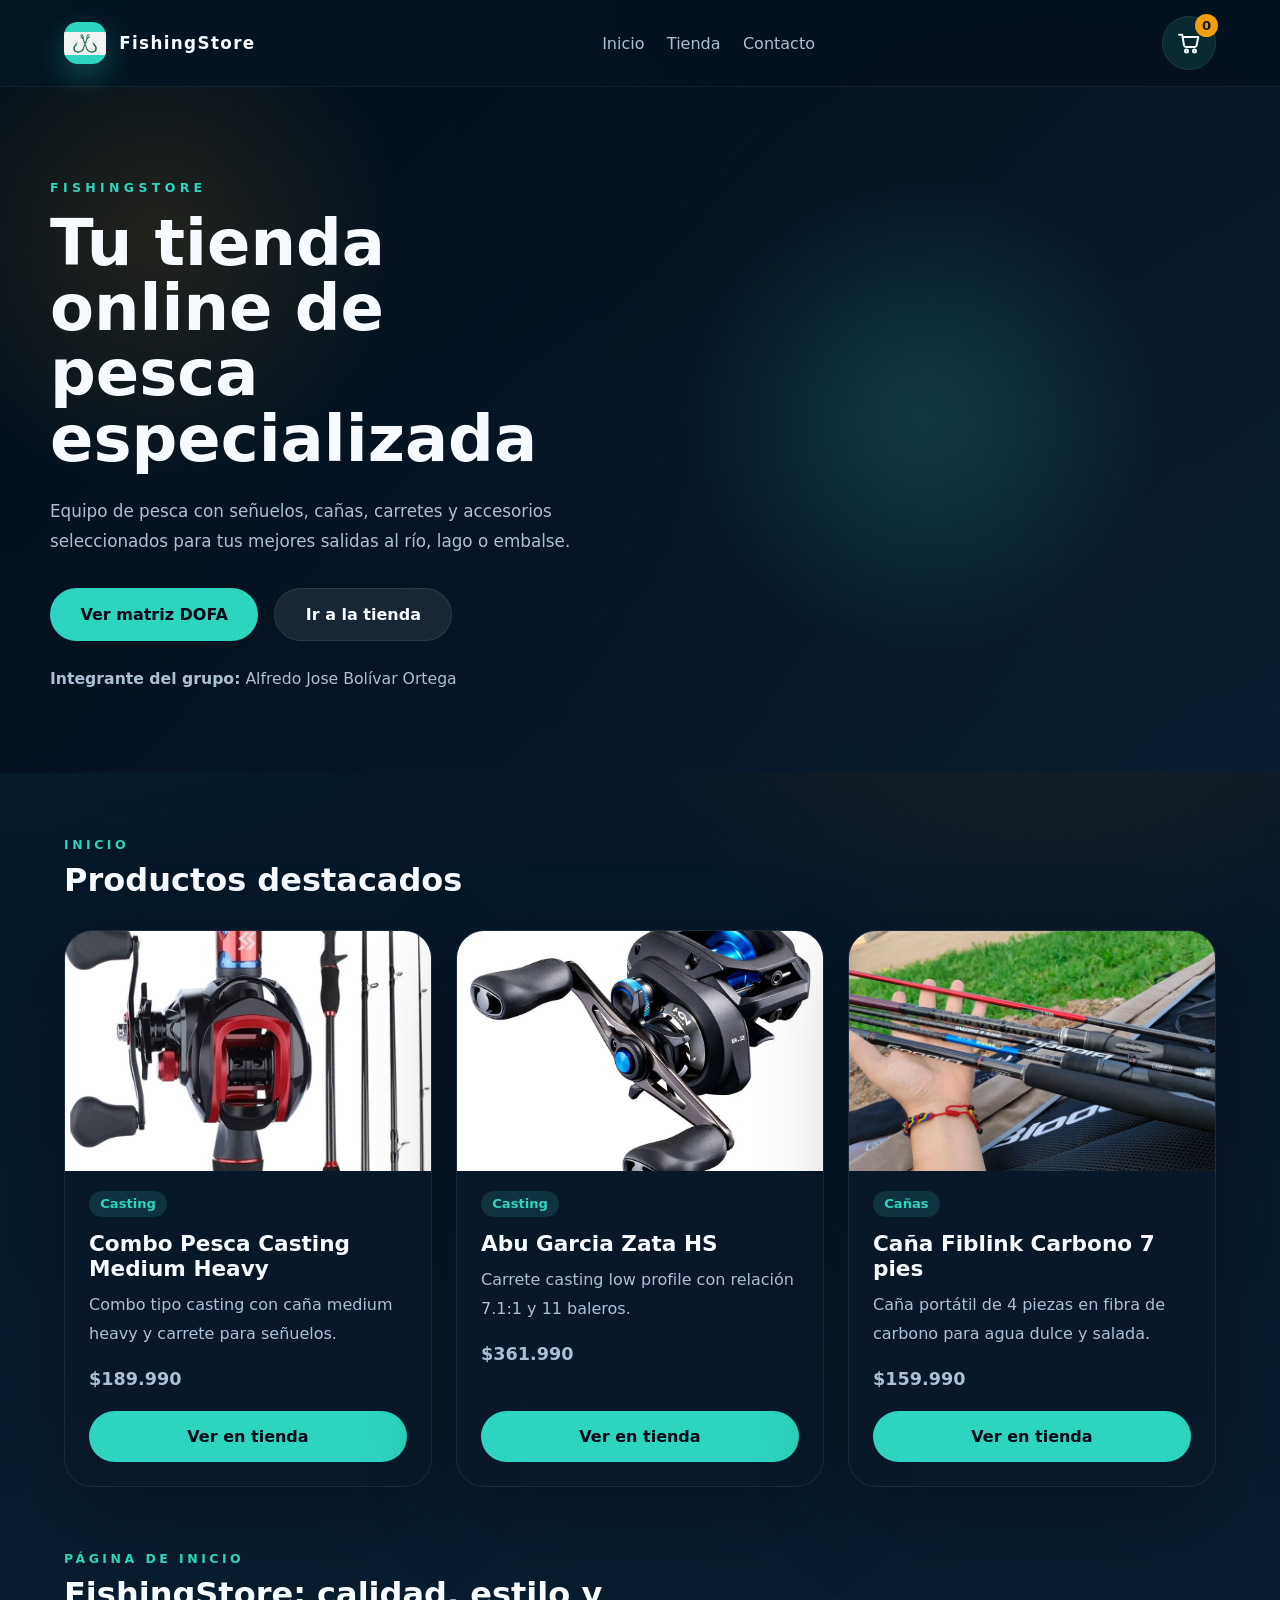
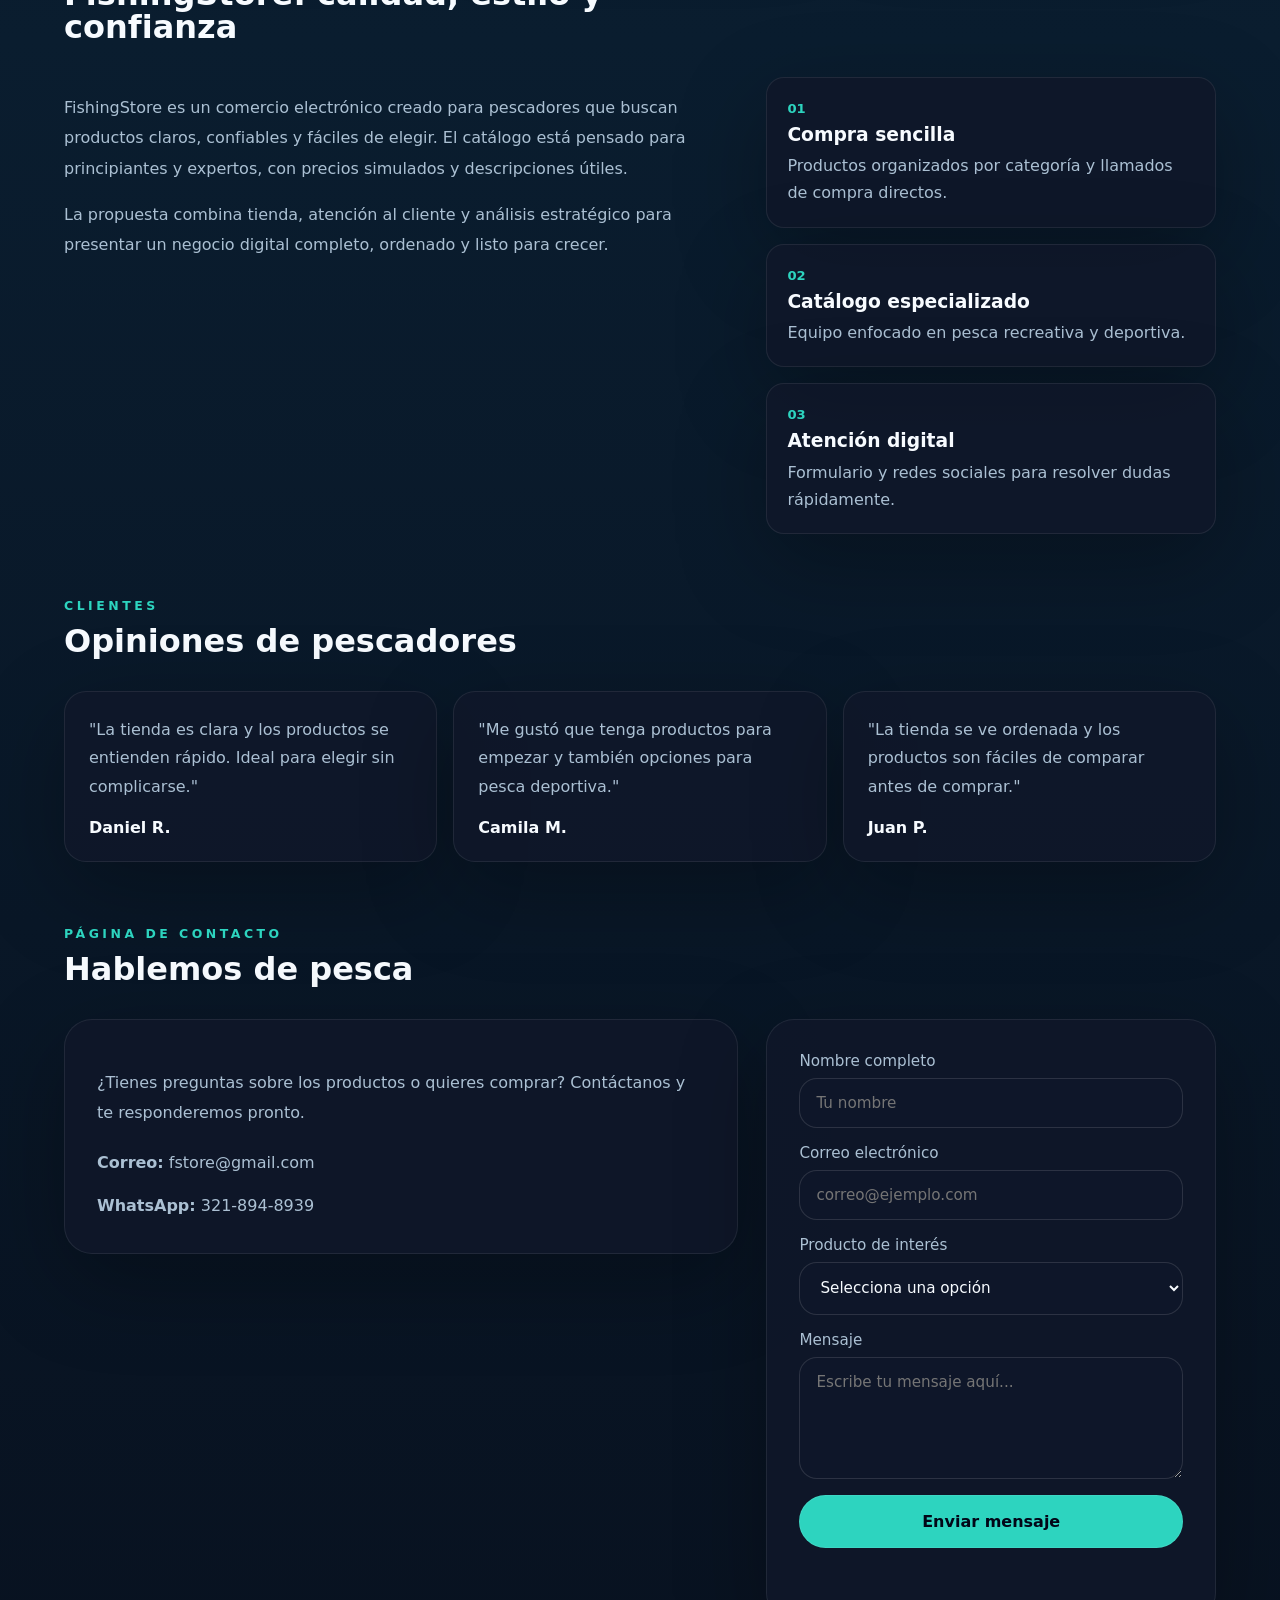
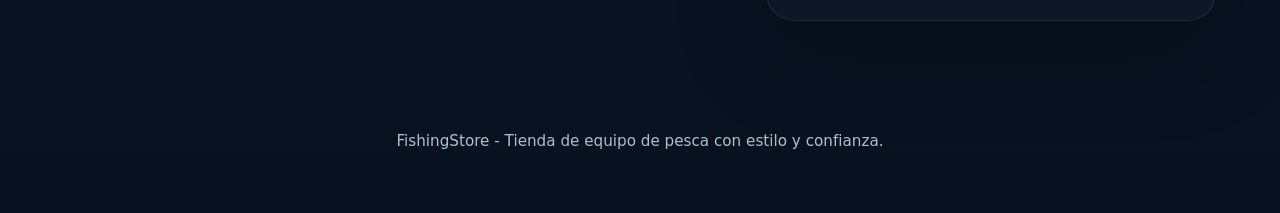
==== index.html @ cf3b05ed "Add files via upload" ====
<!DOCTYPE html>
<html lang="es">
<head>
  <meta charset="UTF-8" />
  <meta name="viewport" content="width=device-width, initial-scale=1.0" />
  <meta name="description" content="FishingStore, tienda online de pesca con cañas, carretes, señuelos y accesorios para pescadores principiantes y expertos." />
  <title>FishingStore | Tienda online de pesca</title>
  <link rel="stylesheet" href="styles.css" />
</head>
<body>
  <header class="site-header">
    <div class="header-inner">
      <a href="#inicio" class="brand" aria-label="Ir al inicio">
        <img src="logo.png" class="brand-logo" alt="Logo FishingStore" />
        FishingStore
      </a>
      <nav class="main-nav">
        <a href="#inicio">Inicio</a>
        <a href="tienda.html">Tienda</a>
        <a href="#contacto">Contacto</a>
      </nav>
      <a href="carrito.html" class="cart-pill" aria-label="Ver carrito">
        <svg class="cart-icon" viewBox="0 0 24 24" aria-hidden="true">
          <path d="M6.3 6h15l-1.7 8.4a2 2 0 0 1-2 1.6H9a2 2 0 0 1-2-1.6L5.3 3.8H2" />
          <circle cx="9.5" cy="20" r="1.5" />
          <circle cx="17.5" cy="20" r="1.5" />
        </svg>
        <span id="cart-count">0</span>
      </a>
    </div>
  </header>

  <section class="hero" id="inicio">
    <div class="hero-overlay"></div>
    <div class="hero-grid">
      <div class="hero-copy">
        <p class="eyebrow">FishingStore</p>
        <h1>Tu tienda online de pesca especializada</h1>
        <p class="hero-subtitle">Equipo de pesca con señuelos, cañas, carretes y accesorios seleccionados para tus mejores salidas al río, lago o embalse.</p>
        <div class="hero-actions">
          <a href="dofa.html" class="hero-button">Ver matriz DOFA</a>
          <a href="tienda.html" class="hero-button ghost">Ir a la tienda</a>
        </div>
        <div class="group-info">
          <p><strong>Integrante del grupo:</strong> Alfredo Jose Bolívar Ortega</p>
        </div>
      </div>

    </div>
  </section>

  <main>
    <section class="store">
      <div class="section-header">
        <p class="section-label">Inicio</p>
        <h2>Productos destacados</h2>
      </div>
      <div class="product-grid">
        <article class="product-card">
          <img src="conbo.jpg" alt="Combo pesca casting con caña y carrete" />
          <span class="tag">Casting</span>
          <h3>Combo Pesca Casting Medium Heavy</h3>
          <p>Combo tipo casting con caña medium heavy y carrete para señuelos.</p>
          <p class="price">$189.990</p>
          <a class="cta-button" href="tienda.html">Ver en tienda</a>
        </article>
        <article class="product-card">
          <img src="casting.webp" alt="Abu Garcia Zata HS carrete casting" />
          <span class="tag">Casting</span>
          <h3>Abu Garcia Zata HS</h3>
          <p>Carrete casting low profile con relación 7.1:1 y 11 baleros.</p>
          <p class="price">$361.990</p>
          <a class="cta-button" href="tienda.html">Ver en tienda</a>
        </article>
        <article class="product-card">
          <img src="cañas.jpg" alt="Caña Fiblink carbono 7 pies" />
          <span class="tag">Cañas</span>
          <h3>Caña Fiblink Carbono 7 pies</h3>
          <p>Caña portátil de 4 piezas en fibra de carbono para agua dulce y salada.</p>
          <p class="price">$159.990</p>
          <a class="cta-button" href="tienda.html">Ver en tienda</a>
        </article>
      </div>
    </section>

    <section class="about">
      <div class="section-header">
        <p class="section-label">Página de inicio</p>
        <h2>FishingStore: calidad, estilo y confianza</h2>
      </div>
      <div class="about-grid">
        <div class="about-text">
          <p>FishingStore es un comercio electrónico creado para pescadores que buscan productos claros, confiables y fáciles de elegir. El catálogo está pensado para principiantes y expertos, con precios simulados y descripciones útiles.</p>
          <p>La propuesta combina tienda, atención al cliente y análisis estratégico para presentar un negocio digital completo, ordenado y listo para crecer.</p>
        </div>
        <div class="feature-list">
          <article>
            <span>01</span>
            <h3>Compra sencilla</h3>
            <p>Productos organizados por categoría y llamados de compra directos.</p>
          </article>
          <article>
            <span>02</span>
            <h3>Catálogo especializado</h3>
            <p>Equipo enfocado en pesca recreativa y deportiva.</p>
          </article>
          <article>
            <span>03</span>
            <h3>Atención digital</h3>
            <p>Formulario y redes sociales para resolver dudas rápidamente.</p>
          </article>
        </div>
      </div>
    </section>

    <section class="testimonials">
      <div class="section-header">
        <p class="section-label">Clientes</p>
        <h2>Opiniones de pescadores</h2>
      </div>
      <div class="testimonial-grid">
        <article>
          <p>"La tienda es clara y los productos se entienden rápido. Ideal para elegir sin complicarse."</p>
          <strong>Daniel R.</strong>
        </article>
        <article>
          <p>"Me gustó que tenga productos para empezar y también opciones para pesca deportiva."</p>
          <strong>Camila M.</strong>
        </article>
        <article>
          <p>"La tienda se ve ordenada y los productos son fáciles de comparar antes de comprar."</p>
          <strong>Juan P.</strong>
        </article>
      </div>
    </section>

    <section class="contact" id="contacto">
      <div class="section-header">
        <p class="section-label">Página de contacto</p>
        <h2>Hablemos de pesca</h2>
      </div>
      <div class="contact-grid">
        <div class="contact-details">
          <p>¿Tienes preguntas sobre los productos o quieres comprar? Contáctanos y te responderemos pronto.</p>
          <ul>
            <li><strong>Correo:</strong> fstore@gmail.com</li>
            <li><strong>WhatsApp:</strong> 321-894-8939</li>
          </ul>
        </div>
        <form class="contact-form" id="contact-form">
          <label>
            Nombre completo
            <input type="text" placeholder="Tu nombre" required />
          </label>
          <label>
            Correo electrónico
            <input type="email" placeholder="correo@ejemplo.com" required />
          </label>
          <label>
            Producto de interés
            <select required>
              <option value="">Selecciona una opción</option>
              <option>Señuelos</option>
              <option>Carretes</option>
              <option>Accesorios</option>
            </select>
          </label>
          <label>
            Mensaje
            <textarea rows="5" placeholder="Escribe tu mensaje aquí..." required></textarea>
          </label>
          <button type="submit">Enviar mensaje</button>
          <p class="form-status" id="form-status" aria-live="polite"></p>
        </form>
      </div>
    </section>
  </main>

  <footer>
    <p>FishingStore - Tienda de equipo de pesca con estilo y confianza.</p>
  </footer>

  <script>
    const cart = JSON.parse(localStorage.getItem("fishingstore-cart") || "[]");
    const cartCount = document.getElementById("cart-count");

    function renderCart() {
      cartCount.textContent = cart.length;
      localStorage.setItem("fishingstore-cart", JSON.stringify(cart));
    }

    document.getElementById("contact-form").addEventListener("submit", (event) => {
      event.preventDefault();
      document.getElementById("form-status").textContent = "Mensaje enviado correctamente. Te contactaremos pronto.";
      event.currentTarget.reset();
    });

    renderCart();
  </script>
</body>
</html>
---- styles.css ----
:root {
  color-scheme: dark;
  --bg: #07111f;
  --surface: rgba(10, 25, 41, 0.92);
  --text: #f7fbff;
  --muted: #abc0d3;
  --accent: #2dd4bf;
  --accent-blue: #60a5fa;
  --accent-warm: #f59e0b;
  --border: rgba(190, 221, 242, 0.18);
  --shadow: 0 28px 90px rgba(0, 0, 0, 0.28);
}

* {
  box-sizing: border-box;
}

html {
  scroll-behavior: smooth;
}

body {
  margin: 0;
  font-family: Inter, ui-sans-serif, system-ui, sans-serif;
  background:
    radial-gradient(circle at top left, rgba(45, 212, 191, 0.18), transparent 24%),
    radial-gradient(circle at 82% 12%, rgba(245, 158, 11, 0.14), transparent 18%),
    linear-gradient(180deg, #03111f 0%, #0a1d2f 48%, #08111f 100%);
  color: var(--text);
}

a {
  color: inherit;
  text-decoration: none;
}

button,
input,
textarea,
select {
  font: inherit;
}

button {
  cursor: pointer;
}

.site-header {
  position: sticky;
  top: 0;
  z-index: 20;
  backdrop-filter: blur(18px);
  background: rgba(4, 18, 31, 0.86);
  border-bottom: 1px solid rgba(255, 255, 255, 0.06);
}

.header-inner {
  max-width: 1200px;
  margin: 0 auto;
  padding: 1rem 1.5rem;
  display: flex;
  align-items: center;
  justify-content: space-between;
  gap: 1rem;
}

.brand {
  display: inline-flex;
  align-items: center;
  gap: 0.85rem;
  font-weight: 800;
  letter-spacing: 0.08em;
  font-size: 1.05rem;
}

.brand-logo {
  width: 2.6rem;
  height: 2.6rem;
  display: inline-flex;
  align-items: center;
  justify-content: center;
  border-radius: 0.85rem;
  background: var(--accent);
  box-shadow: 0 12px 30px rgba(45, 212, 191, 0.28);
  object-fit: contain;
}

.brand-logo:not([src]) {
  color: #020617;
  font-weight: 900;
  font-size: 0.9rem;
}

.main-nav {
  display: flex;
  gap: 1.4rem;
}

.main-nav a {
  color: var(--muted);
  transition: color 0.2s ease;
}

.main-nav a:hover {
  color: var(--text);
}

.cart-pill {
  display: inline-flex;
  align-items: center;
  justify-content: center;
  position: relative;
  width: 3.4rem;
  height: 3.4rem;
  border-radius: 999px;
  background: rgba(45, 212, 191, 0.12);
  color: var(--text);
  font-weight: 700;
  border: 1px solid rgba(255, 255, 255, 0.08);
  transition: transform 0.2s ease, opacity 0.2s ease;
}

.cart-icon {
  width: 1.5rem;
  height: 1.5rem;
  fill: none;
  stroke: currentColor;
  stroke-width: 2;
  stroke-linecap: round;
  stroke-linejoin: round;
}

.cart-pill span {
  display: inline-grid;
  position: absolute;
  right: -0.2rem;
  top: -0.2rem;
  min-width: 1.45rem;
  height: 1.45rem;
  place-items: center;
  border-radius: 999px;
  background: var(--accent-warm);
  color: #111827;
  font-size: 0.82rem;
}

.cart-pill:hover {
  transform: translateY(-2px);
  opacity: 0.95;
}

.hero {
  position: relative;
  padding: 5rem 1.5rem 4rem;
}

.hero-overlay {
  position: absolute;
  inset: 0;
  background:
    radial-gradient(circle at 72% 48%, rgba(45, 212, 191, 0.18), transparent 24%),
    radial-gradient(circle at 12% 22%, rgba(245, 158, 11, 0.12), transparent 20%),
    linear-gradient(135deg, rgba(2, 12, 24, 0.9), rgba(10, 29, 47, 0.92));
  z-index: 0;
}

.hero-grid {
  position: relative;
  z-index: 1;
  max-width: 1180px;
  margin: 0 auto;
  display: grid;
  align-items: center;
  gap: 2rem;
  grid-template-columns: minmax(0, 0.95fr) minmax(320px, 1.05fr);
}

.hero-copy {
  max-width: 620px;
}

.eyebrow,
.section-label {
  color: var(--accent);
  text-transform: uppercase;
  letter-spacing: 0.28em;
  font-size: 0.78rem;
  font-weight: 800;
}

.hero-copy .eyebrow {
  display: inline-flex;
  margin-bottom: 1rem;
  letter-spacing: 0.35em;
}

.hero-copy h1 {
  margin: 0;
  font-size: clamp(2.8rem, 5vw, 4.4rem);
  line-height: 1.02;
}

.hero-subtitle {
  margin: 1.5rem 0 2rem;
  max-width: 620px;
  color: var(--muted);
  font-size: 1.05rem;
  line-height: 1.8;
}

.hero-actions {
  display: flex;
  flex-wrap: wrap;
  gap: 1rem;
  margin-bottom: 1.5rem;
}

.hero-button,
.cta-button {
  display: inline-flex;
  align-items: center;
  justify-content: center;
  background: var(--accent);
  color: #020617;
  padding: 1rem 1.9rem;
  border-radius: 999px;
  font-weight: 700;
  border: none;
  transition: transform 0.2s ease, box-shadow 0.2s ease;
}

.hero-button.ghost,
button[type="submit"] {
  background: rgba(255, 255, 255, 0.08);
  color: var(--text);
  border: 1px solid rgba(255, 255, 255, 0.08);
}

.hero-button:hover,
.cta-button:hover,
button[type="submit"]:hover {
  transform: translateY(-2px);
  box-shadow: 0 20px 40px rgba(34, 197, 94, 0.16);
}

.group-info {
  font-size: 0.98rem;
  color: var(--muted);
  line-height: 1.8;
}

.hero-carousel {
  position: relative;
  overflow: hidden;
  width: 100%;
  min-height: 470px;
  border-radius: 26px;
  background:
    linear-gradient(135deg, rgba(45, 212, 191, 0.24), rgba(96, 165, 250, 0.1)),
    #03111f;
  box-shadow: var(--shadow);
  border: 1px solid rgba(255, 255, 255, 0.14);
}

.hero-carousel::before {
  content: "";
  position: absolute;
  inset: 1rem;
  z-index: 1;
  pointer-events: none;
  border: 1px solid rgba(255, 255, 255, 0.15);
  border-radius: 20px;
}

.hero-carousel::after {
  content: "";
  position: absolute;
  inset: 0;
  z-index: 1;
  pointer-events: none;
  background:
    linear-gradient(90deg, rgba(3, 17, 31, 0.4), transparent 28%, transparent 72%, rgba(3, 17, 31, 0.4)),
    linear-gradient(180deg, transparent 64%, rgba(3, 17, 31, 0.55));
}

.hero-carousel input {
  display: none;
}

.slides {
  display: flex;
  height: 470px;
  transition: transform 0.6s ease;
}

.slide {
  flex: 0 0 100%;
  height: 100%;
  position: relative;
  margin: 0;
}

.slide img {
  width: 100%;
  height: 100%;
  object-fit: cover;
  display: block;
  transform: scale(1.02);
}

#slide1:checked ~ .slides {
  transform: translateX(0%);
}

#slide2:checked ~ .slides {
  transform: translateX(-100%);
}

#slide3:checked ~ .slides {
  transform: translateX(-200%);
}

.carousel-dots {
  position: absolute;
  left: 50%;
  bottom: 1.35rem;
  transform: translateX(-50%);
  display: flex;
  gap: 0.8rem;
  z-index: 1;
}

.carousel-dots label {
  width: 13px;
  height: 13px;
  border-radius: 50%;
  background: rgba(255, 255, 255, 0.42);
  cursor: pointer;
  transition: background 0.2s ease, transform 0.2s ease;
  box-shadow: 0 0 0 5px rgba(3, 17, 31, 0.4);
}

.carousel-dots label:hover {
  transform: scale(1.1);
}

#slide1:checked ~ .carousel-dots label[for="slide1"],
#slide2:checked ~ .carousel-dots label[for="slide2"],
#slide3:checked ~ .carousel-dots label[for="slide3"] {
  background: var(--accent);
}

main {
  max-width: 1200px;
  margin: 0 auto;
  padding: 0 1.5rem 4rem;
}

.section-header {
  max-width: 700px;
  margin-bottom: 2rem;
}

.section-label {
  margin-bottom: 0.75rem;
}

.section-intro {
  color: var(--muted);
  margin-top: 1rem;
  max-width: 760px;
  line-height: 1.8;
}

h2 {
  margin: 0;
  font-size: clamp(2rem, 2.4vw, 3rem);
  line-height: 1.05;
}

.about,
.store,
.promo-band,
.testimonials,
.contact,
.dofa {
  margin-top: 4rem;
}

.about-grid,
.contact-grid {
  display: grid;
  gap: 1.75rem;
  grid-template-columns: 1.2fr 0.8fr;
  align-items: start;
}

.about-text p {
  color: var(--muted);
  line-height: 1.9;
  margin-bottom: 1rem;
}

.feature-list {
  display: grid;
  gap: 1rem;
}

.feature-list article,
.testimonial-grid article,
.contact-details,
.contact-form,
.cart-box,
.dofa-card {
  background: rgba(15, 23, 42, 0.88);
  border: 1px solid rgba(255, 255, 255, 0.08);
  box-shadow: var(--shadow);
}

.feature-list article {
  padding: 1.25rem;
  border-radius: 18px;
}

.feature-list span {
  color: var(--accent);
  font-size: 0.82rem;
  font-weight: 800;
}

.feature-list h3 {
  margin: 0.45rem 0;
}

.feature-list p {
  color: var(--muted);
  line-height: 1.7;
  margin: 0;
}

.filter-bar {
  display: flex;
  flex-wrap: wrap;
  gap: 0.75rem;
  margin-bottom: 1.5rem;
}

.filter-button {
  border: 1px solid rgba(255, 255, 255, 0.1);
  background: rgba(255, 255, 255, 0.06);
  color: var(--text);
  border-radius: 999px;
  padding: 0.75rem 1rem;
  font-weight: 700;
  transition: background 0.2s ease, color 0.2s ease, transform 0.2s ease;
}

.filter-button:hover,
.filter-button.active {
  background: var(--accent);
  color: #03201c;
  transform: translateY(-1px);
}

.product-grid {
  display: grid;
  gap: 1.5rem;
  grid-template-columns: repeat(auto-fit, minmax(260px, 1fr));
}

.product-card {
  background: rgba(10, 25, 41, 0.86);
  border: 1px solid rgba(255, 255, 255, 0.08);
  border-radius: 28px;
  overflow: hidden;
  box-shadow: var(--shadow);
  display: flex;
  flex-direction: column;
}

.product-card[hidden] {
  display: none;
}

.product-card img {
  width: 100%;
  height: 240px;
  object-fit: cover;
}

.product-card .tag {
  display: inline-flex;
  align-self: flex-start;
  margin: 1.25rem 1.5rem 0;
  padding: 0.35rem 0.7rem;
  border-radius: 999px;
  background: rgba(45, 212, 191, 0.14);
  color: var(--accent);
  font-size: 0.82rem;
  font-weight: 800;
}

.product-card h3 {
  margin: 0.85rem 1.5rem 0.65rem;
  font-size: 1.35rem;
}

.product-card p {
  margin: 0 1.5rem 0.95rem;
  color: var(--muted);
  line-height: 1.8;
}

.price {
  margin: 0 1.5rem 1.25rem;
  color: var(--text);
  font-size: 1.1rem;
  font-weight: 800;
}

.cta-button {
  margin: auto 1.5rem 1.5rem;
}

.promo-band {
  display: flex;
  align-items: center;
  justify-content: space-between;
  gap: 1.5rem;
  padding: 2rem;
  border-radius: 28px;
  background:
    linear-gradient(135deg, rgba(45, 212, 191, 0.2), rgba(245, 158, 11, 0.14)),
    rgba(10, 25, 41, 0.86);
  border: 1px solid rgba(255, 255, 255, 0.08);
  box-shadow: var(--shadow);
}

.promo-band p:not(.section-label) {
  margin: 1rem 0 0;
  color: var(--muted);
  line-height: 1.8;
  max-width: 680px;
}

.cart-box {
  max-width: 720px;
  padding: 1.5rem;
  border-radius: 24px;
}

.cart-page {
  padding-top: 4rem;
}

.shop-page {
  padding-top: 4rem;
}

.shop-hero {
  max-width: 820px;
  margin-bottom: 2rem;
}

.shop-hero h1 {
  margin: 0;
  font-size: clamp(2.5rem, 5vw, 4.4rem);
  line-height: 1.02;
}

.shop-hero p:not(.section-label) {
  color: var(--muted);
  line-height: 1.8;
  margin-top: 1rem;
}

.shop-grid {
  grid-template-columns: repeat(auto-fit, minmax(240px, 1fr));
}

.cart-hero {
  max-width: 760px;
  margin-bottom: 2rem;
}

.cart-hero h1 {
  margin: 0;
  font-size: clamp(2.4rem, 4vw, 4rem);
  line-height: 1.02;
}

.cart-hero p:not(.section-label) {
  color: var(--muted);
  line-height: 1.8;
  margin-top: 1rem;
}

.cart-layout {
  display: grid;
  grid-template-columns: minmax(0, 1fr) 340px;
  gap: 1.5rem;
  align-items: start;
}

.cart-box-large {
  max-width: none;
}

.cart-box ul {
  margin: 0;
  padding: 0;
  list-style: none;
}

.cart-box li {
  display: flex;
  align-items: center;
  justify-content: space-between;
  gap: 1rem;
  padding: 0.9rem 0;
  color: var(--muted);
  border-bottom: 1px solid rgba(255, 255, 255, 0.07);
}

.cart-box li strong {
  color: var(--text);
}

.remove-item {
  border: 1px solid rgba(255, 255, 255, 0.1);
  background: rgba(255, 255, 255, 0.06);
  color: var(--text);
  border-radius: 999px;
  padding: 0.55rem 0.85rem;
  font-size: 0.9rem;
  font-weight: 700;
}

.empty-cart {
  justify-content: flex-start;
}

.cart-total {
  display: flex;
  align-items: center;
  justify-content: space-between;
  padding: 1.25rem 0;
  font-size: 1.2rem;
}

.cart-total strong {
  color: var(--accent);
}

#clear-cart {
  border: 1px solid rgba(255, 255, 255, 0.1);
  background: rgba(255, 255, 255, 0.06);
  color: var(--text);
  border-radius: 999px;
  padding: 0.85rem 1.2rem;
  font-weight: 700;
}

.cart-summary {
  display: grid;
  gap: 1rem;
  padding: 1.5rem;
  border-radius: 24px;
  background: rgba(10, 25, 41, 0.9);
  border: 1px solid rgba(255, 255, 255, 0.08);
  box-shadow: var(--shadow);
}

.cart-summary h2 {
  font-size: 1.5rem;
}

.summary-line {
  display: flex;
  justify-content: space-between;
  gap: 1rem;
  color: var(--muted);
  padding-bottom: 1rem;
  border-bottom: 1px solid rgba(255, 255, 255, 0.08);
}

.summary-line strong {
  color: var(--text);
}

.testimonial-grid {
  display: grid;
  grid-template-columns: repeat(3, 1fr);
  gap: 1rem;
}

.testimonial-grid article {
  padding: 1.5rem;
  border-radius: 22px;
}

.testimonial-grid p {
  color: var(--muted);
  line-height: 1.8;
  margin-top: 0;
}

.testimonial-grid strong {
  color: var(--text);
}

.dofa-page {
  padding-top: 4rem;
}

.dofa-grid {
  display: grid;
  gap: 1.25rem;
  grid-template-columns: repeat(2, 1fr);
}

.dofa-card {
  padding: 2rem;
  border-radius: 20px;
  border-width: 2px;
}

.dofa-card.fortalezas {
  border-color: rgba(45, 212, 191, 0.44);
  background: rgba(45, 212, 191, 0.08);
}

.dofa-card.oportunidades {
  border-color: rgba(56, 189, 248, 0.4);
  background: rgba(56, 189, 248, 0.08);
}

.dofa-card.debilidades {
  border-color: rgba(251, 146, 60, 0.4);
  background: rgba(251, 146, 60, 0.08);
}

.dofa-card.amenazas {
  border-color: rgba(239, 68, 68, 0.4);
  background: rgba(239, 68, 68, 0.08);
}

.dofa-card h3 {
  margin-top: 0;
  margin-bottom: 1rem;
  font-size: 1.25rem;
}

.dofa-card ul {
  margin: 0;
  padding-left: 1.25rem;
  color: var(--muted);
  line-height: 1.8;
}

.contact-details,
.contact-form {
  padding: 2rem;
  border-radius: 28px;
}

.contact-details p,
.contact-details li {
  color: var(--muted);
  line-height: 1.9;
}

.contact-details ul {
  list-style: none;
  padding: 0;
  margin: 1.25rem 0 0;
}

.contact-details li + li {
  margin-top: 0.75rem;
}

.contact-form {
  display: grid;
  gap: 1rem;
}

.contact-form label {
  display: grid;
  gap: 0.5rem;
  font-size: 0.95rem;
  color: var(--muted);
}

.contact-form input,
.contact-form textarea,
.contact-form select {
  width: 100%;
  border: 1px solid rgba(255, 255, 255, 0.12);
  background: rgba(15, 23, 42, 0.8);
  color: var(--text);
  border-radius: 18px;
  padding: 0.95rem 1rem;
  outline: none;
}

.contact-form textarea {
  resize: vertical;
}

button[type="submit"] {
  padding: 1rem 1.6rem;
  border-radius: 999px;
  background: var(--accent);
  color: #020617;
  font-weight: 700;
}

.form-status {
  min-height: 1.5rem;
  margin: 0;
  color: var(--accent);
  font-weight: 700;
}

.center-action {
  margin-top: 2.5rem;
  text-align: center;
}

footer {
  padding: 2rem 1.5rem 3rem;
  text-align: center;
  color: var(--muted);
  font-size: 0.95rem;
}

@media (max-width: 980px) {
  .hero-grid,
  .about-grid,
  .contact-grid,
  .testimonial-grid,
  .cart-layout {
    grid-template-columns: 1fr;
  }

  .hero-copy {
    max-width: 760px;
    text-align: center;
    margin: 0 auto;
  }

  .hero-actions {
    justify-content: center;
  }

  .hero {
    padding-top: 4rem;
  }

  .promo-band {
    align-items: flex-start;
    flex-direction: column;
  }
}

@media (max-width: 660px) {
  .header-inner {
    flex-direction: column;
  }

  .main-nav {
    flex-wrap: wrap;
    justify-content: center;
    gap: 1rem;
  }

  .hero-copy h1 {
    font-size: 2.6rem;
  }

  .hero-carousel,
  .slides {
    min-height: 330px;
    height: 330px;
  }

  .product-card img {
    height: 220px;
  }

  .dofa-grid {
    grid-template-columns: 1fr;
  }
}
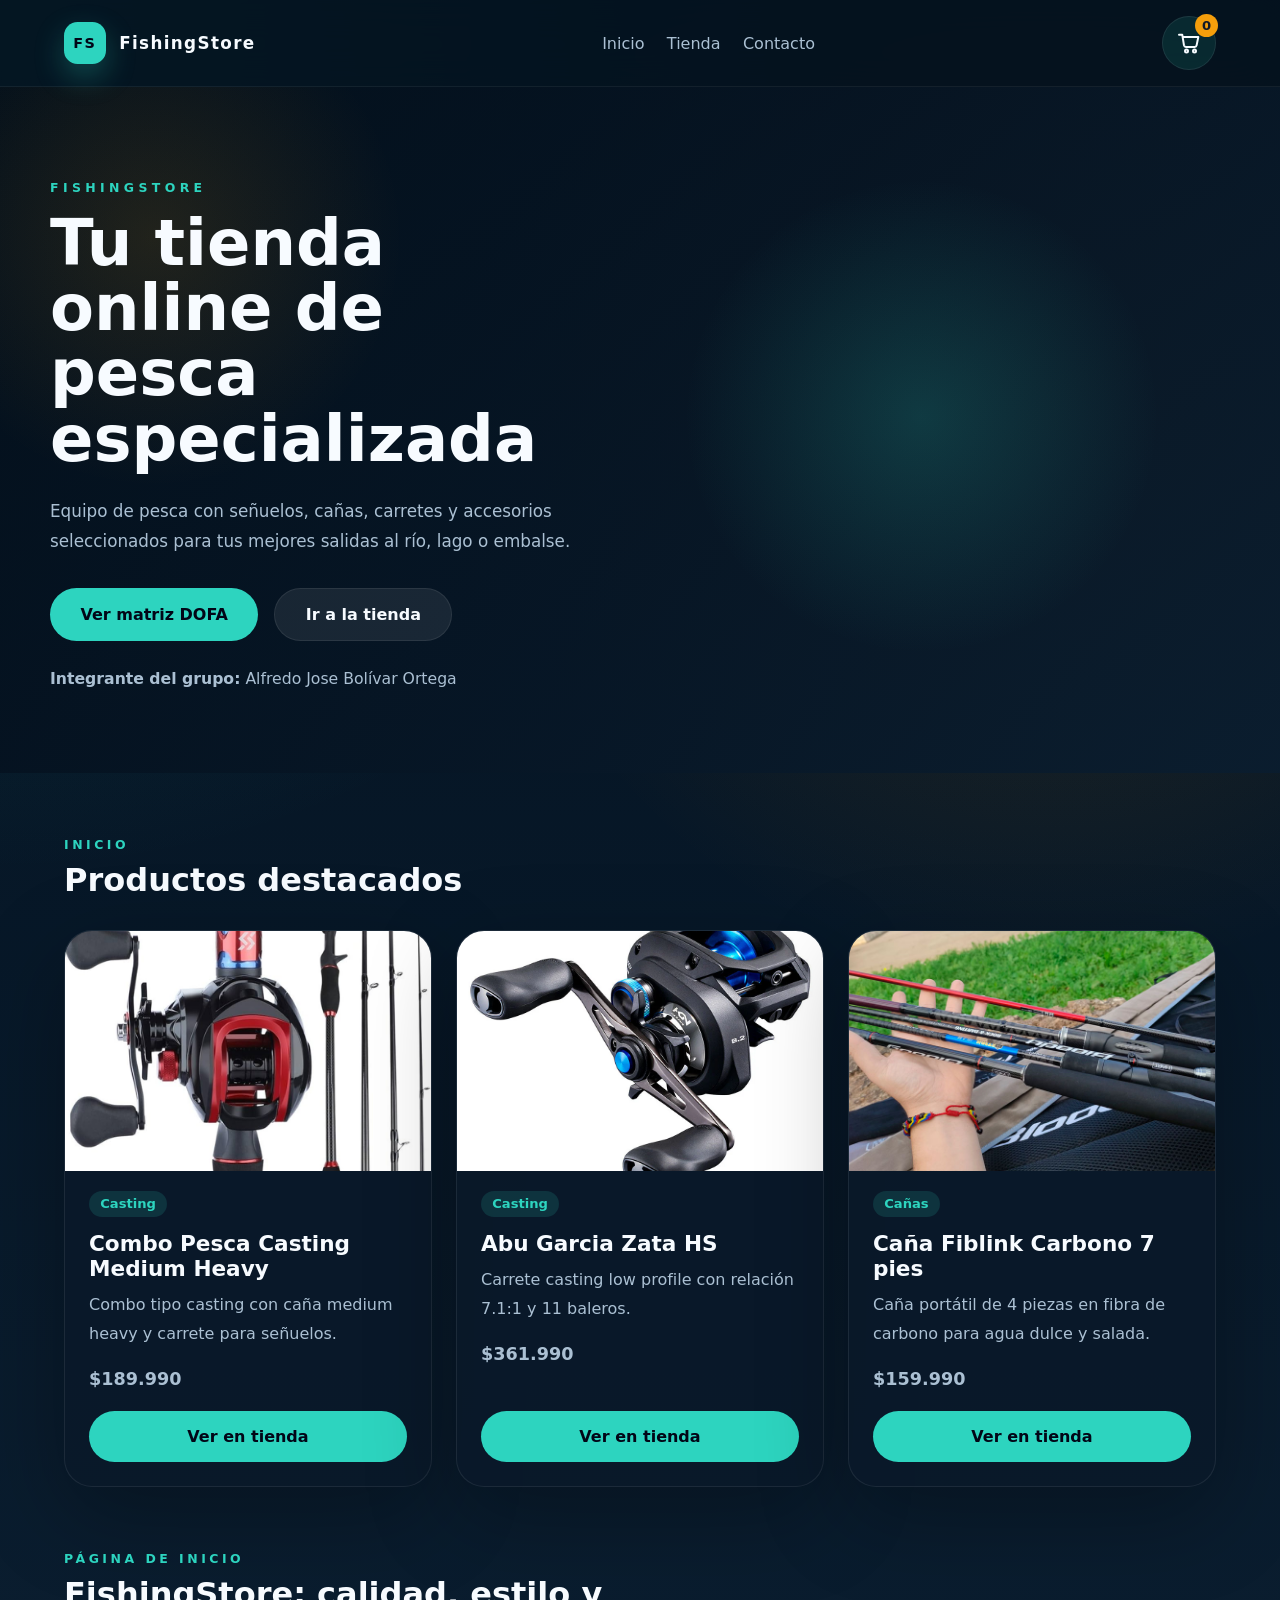
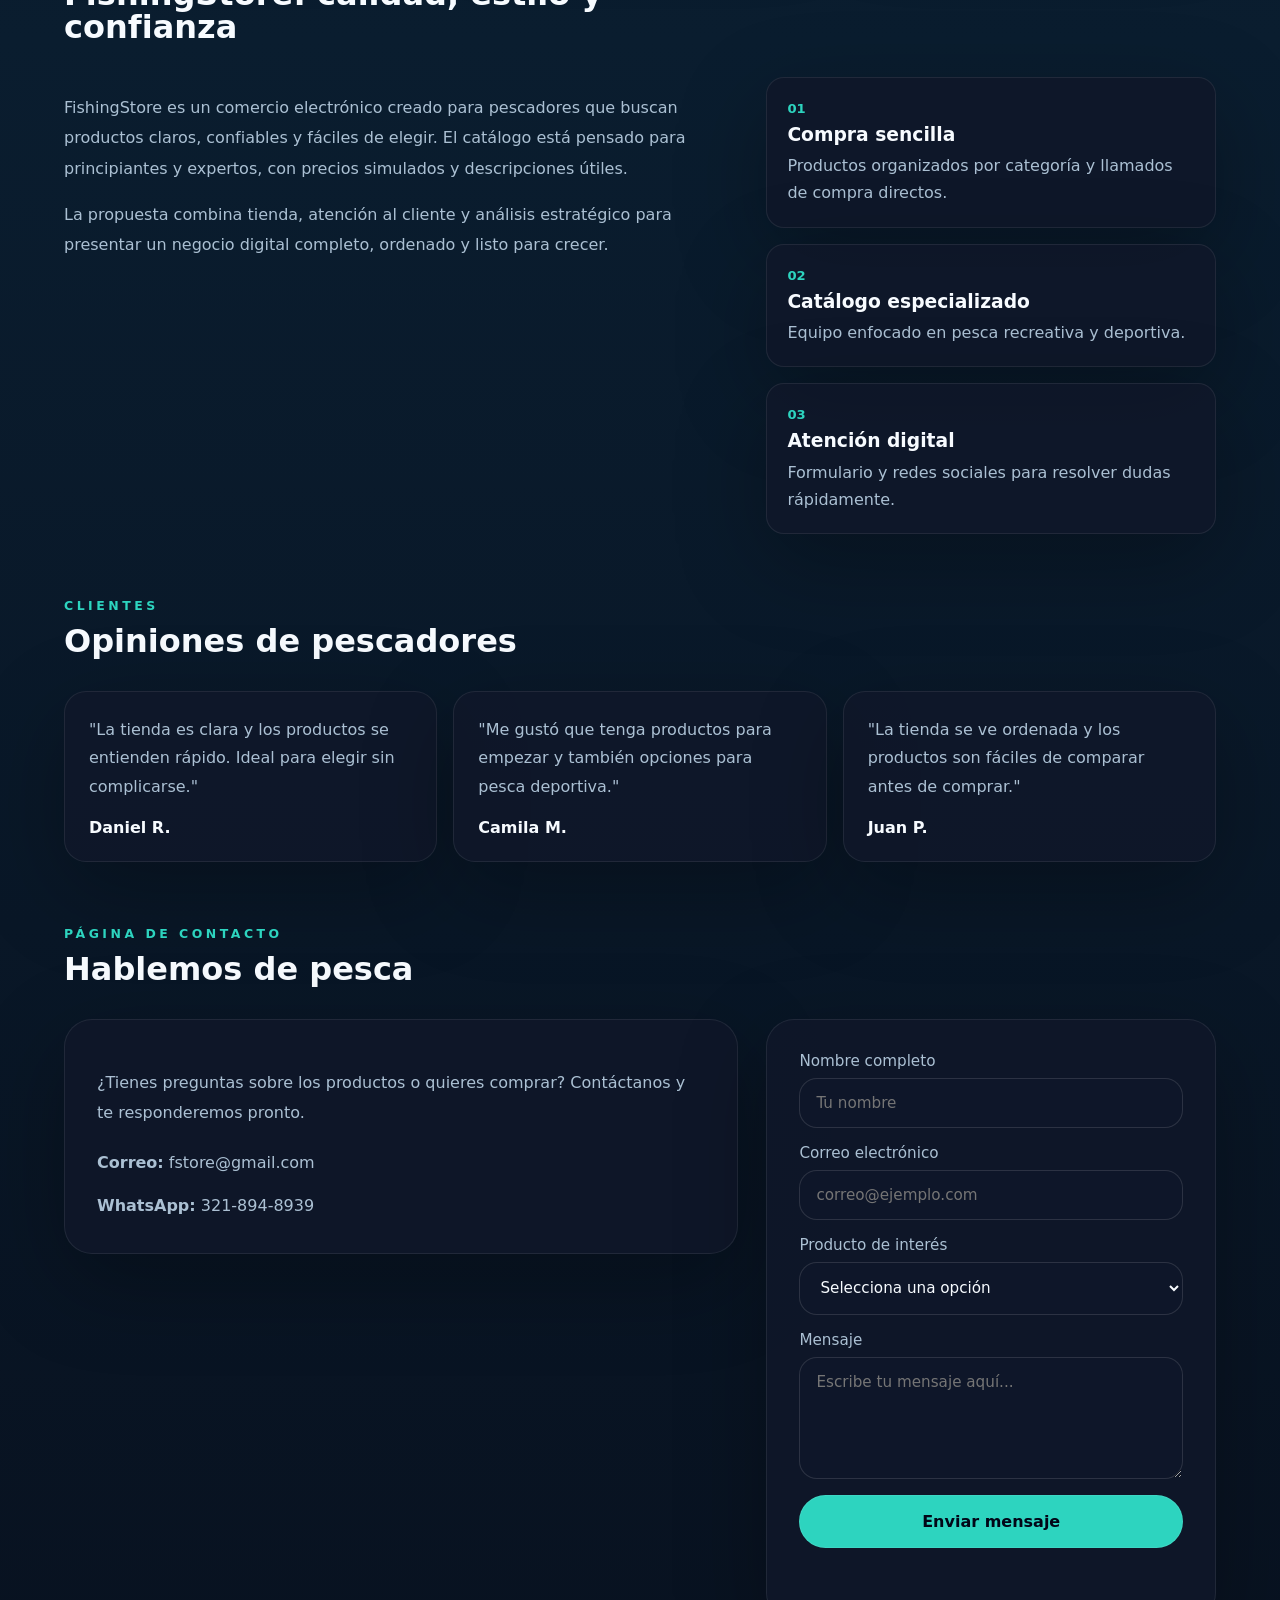
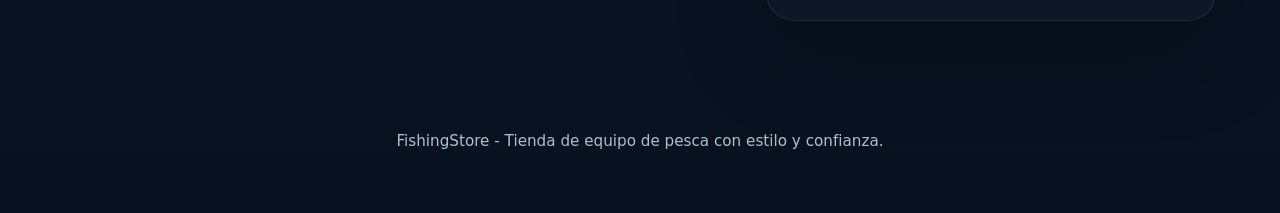
==== commit 3fee04d3: "Update index.html" ====
--- a/index.html
+++ b/index.html
@@ -10,9 +10,10 @@
 <body>
   <header class="site-header">
     <div class="header-inner">
-      <a href="#inicio" class="brand" aria-label="Ir al inicio">
-        <img src="logo.png" class="brand-logo" alt="Logo FishingStore" />
-        FishingStore
+    <a href="#inicio" class="brand" aria-label="Ir al inicio">
+  <span class="brand-logo">FS</span>
+  FishingStore
+
       </a>
       <nav class="main-nav">
         <a href="#inicio">Inicio</a>
